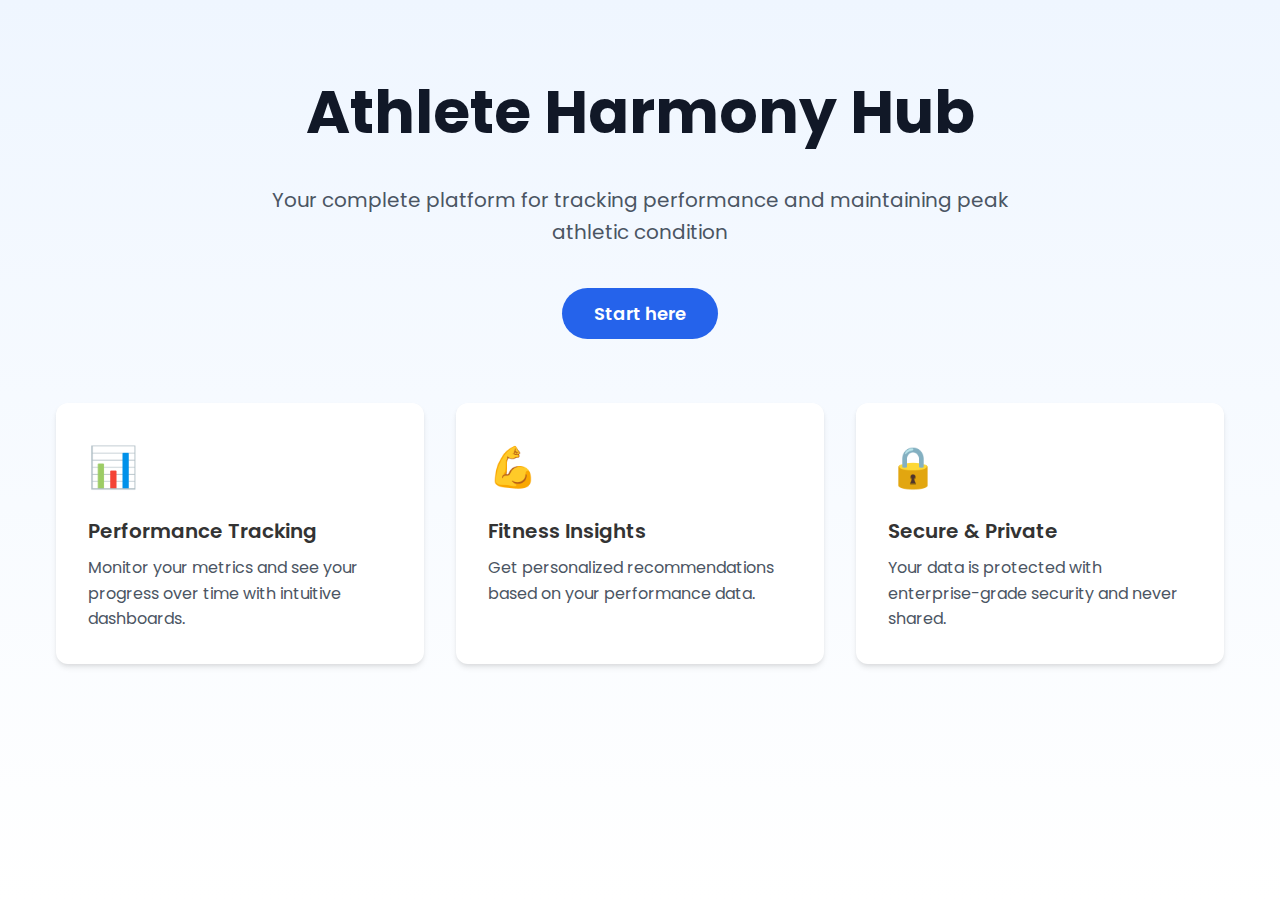
==== index.html @ 41fb8037 "Add files via upload" ====
<!DOCTYPE html>
<html lang="en">
<head>
    <meta charset="UTF-8">
    <meta name="viewport" content="width=device-width, initial-scale=1.0">
    <title>Athlete Harmony Hub</title>
    <link href="https://fonts.googleapis.com/css2?family=Poppins:wght@300;400;500;600;700&display=swap" rel="stylesheet">
    <link rel="stylesheet" href="styles-plain.css">
</head>
<body>
    <div class="wrapper">
        <header>
            <h1>Athlete Harmony Hub</h1>
            <p>Your complete platform for tracking performance and maintaining peak athletic condition</p>
            <button onclick="window.location.href = 'demo.html'">Start here</button>
        </header>
        
        <div class="feature-grid">
            <div class="feature-card">
                <div class="emoji">📊</div>
                <h3>Performance Tracking</h3>
                <p>Monitor your metrics and see your progress over time with intuitive dashboards.</p>
            </div>
            
            <div class="feature-card">
                <div class="emoji">💪</div>
                <h3>Fitness Insights</h3>
                <p>Get personalized recommendations based on your performance data.</p>
            </div>
            
            <div class="feature-card">
                <div class="emoji">🔒</div>
                <h3>Secure & Private</h3>
                <p>Your data is protected with enterprise-grade security and never shared.</p>
            </div>
        </div>
    </div>

    <script>
        document.addEventListener('DOMContentLoaded', function() {
            console.log('Athlete Harmony Hub - Front Page Loaded');
        });
    </script>
    <!-- IMPORTANT: DO NOT REMOVE THIS SCRIPT TAG OR THIS VERY COMMENT! -->
    <script src="https://cdn.gpteng.co/gptengineer.js" type="module"></script>
</body>
</html>
---- styles-plain.css ----
/* Reset and base styles */
* {
    margin: 0;
    padding: 0;
    box-sizing: border-box;
}

body {
    font-family: 'Poppins', sans-serif;
    line-height: 1.6;
    color: #333;
    background: linear-gradient(to bottom, #eff6ff, #ffffff);
    min-height: 100vh;
}

.wrapper {
    max-width: 1200px;
    margin: 0 auto;
    padding: 4rem 1rem;
}

/* Header styles */
header {
    text-align: center;
    margin-bottom: 4rem;
}

h1 {
    font-size: 2.5rem;
    font-weight: 700;
    margin-bottom: 1.5rem;
    color: #111827;
}

header p {
    font-size: 1.25rem;
    color: #4b5563;
    max-width: 48rem;
    margin: 0 auto 2.5rem;
}

button {
    background-color: #2563eb;
    color: white;
    font-family: 'Poppins', sans-serif;
    font-weight: 600;
    font-size: 1.125rem;
    padding: 0.75rem 2rem;
    border: none;
    border-radius: 9999px;
    cursor: pointer;
    transition: background-color 0.15s;
}

button:hover {
    background-color: #1d4ed8;
}

/* Feature grid */
.feature-grid {
    display: grid;
    grid-template-columns: 1fr;
    gap: 2rem;
    margin-bottom: 4rem;
}

.feature-card {
    background-color: white;
    padding: 2rem;
    border-radius: 0.75rem;
    box-shadow: 0 4px 6px -1px rgba(0, 0, 0, 0.1), 0 2px 4px -1px rgba(0, 0, 0, 0.06);
    transition: box-shadow 0.15s;
}

.feature-card:hover {
    box-shadow: 0 10px 15px -3px rgba(0, 0, 0, 0.1), 0 4px 6px -2px rgba(0, 0, 0, 0.05);
}

.emoji {
    font-size: 2.5rem;
    color: #2563eb;
    margin-bottom: 1rem;
}

h3 {
    font-size: 1.25rem;
    font-weight: 600;
    margin-bottom: 0.5rem;
}

.feature-card p {
    color: #4b5563;
}

/* Media queries */
@media (min-width: 768px) {
    h1 {
        font-size: 3.75rem;
    }
    
    .feature-grid {
        grid-template-columns: repeat(3, 1fr);
    }
}
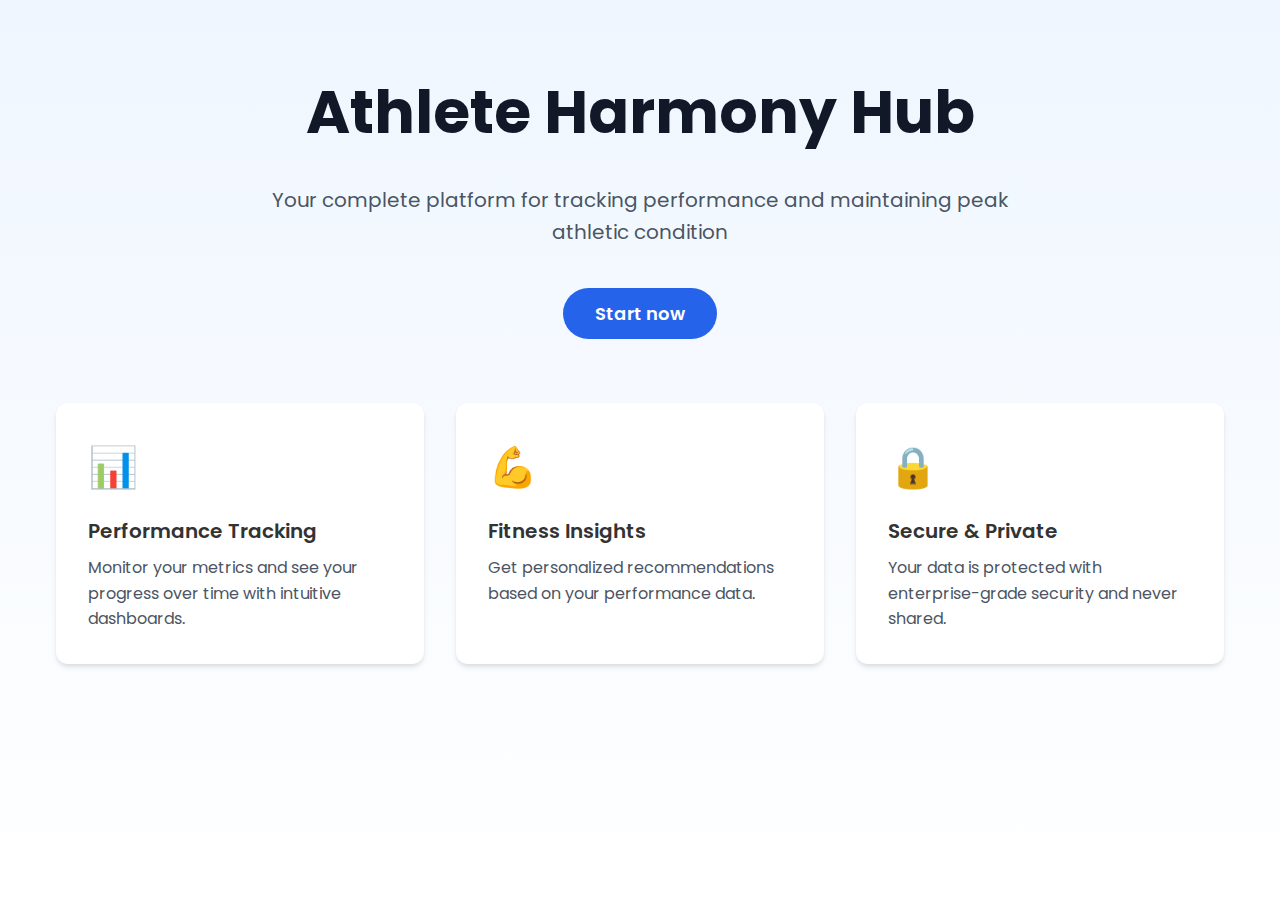
==== commit a90b0722: "Update index.html" ====
--- a/index.html
+++ b/index.html
@@ -12,7 +12,7 @@
         <header>
             <h1>Athlete Harmony Hub</h1>
             <p>Your complete platform for tracking performance and maintaining peak athletic condition</p>
-            <button onclick="window.location.href = 'demo.html'">Start here</button>
+            <button onclick="window.location.href = 'demo.html'">Start now</button>
         </header>
         
         <div class="feature-grid">
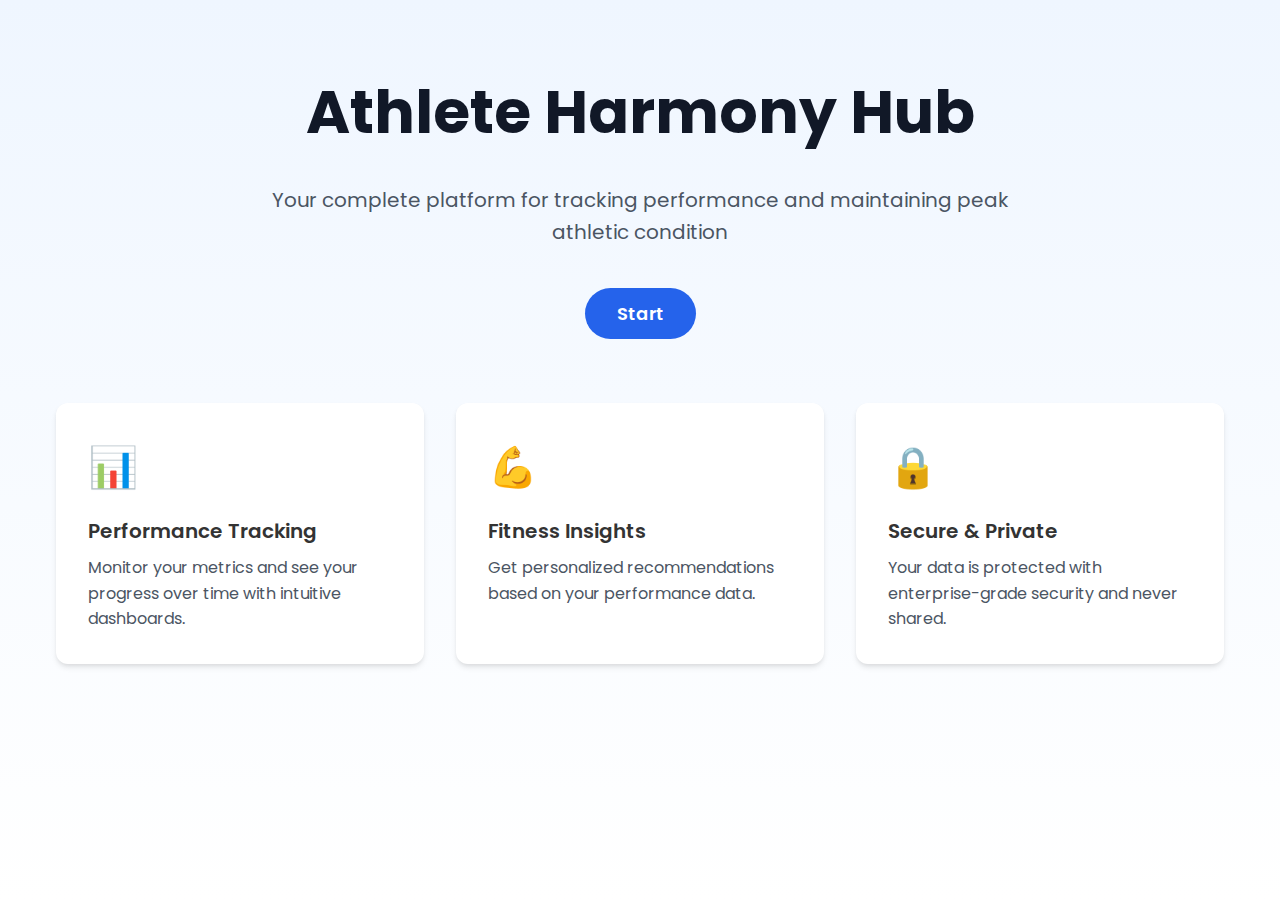
==== commit 352e8757: "Update index.html" ====
--- a/index.html
+++ b/index.html
@@ -12,7 +12,7 @@
         <header>
             <h1>Athlete Harmony Hub</h1>
             <p>Your complete platform for tracking performance and maintaining peak athletic condition</p>
-            <button onclick="window.location.href = 'demo.html'">Start now</button>
+            <button onclick="window.location.href = 'demo.html'">Start</button>
         </header>
         
         <div class="feature-grid">
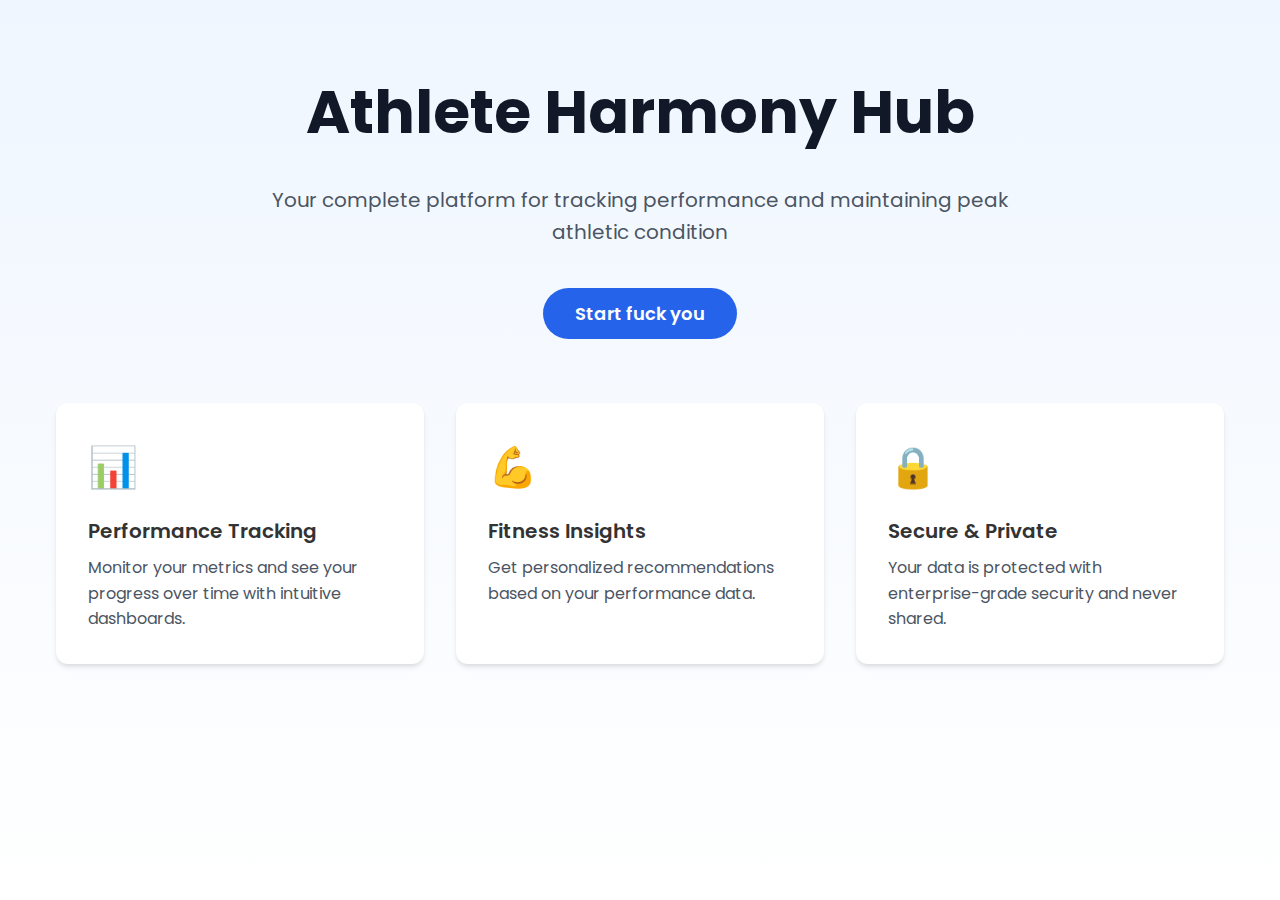
==== commit 674760db: "update" ====
--- a/index.html
+++ b/index.html
@@ -12,7 +12,7 @@
         <header>
             <h1>Athlete Harmony Hub</h1>
             <p>Your complete platform for tracking performance and maintaining peak athletic condition</p>
-            <button onclick="window.location.href = 'demo.html'">Start</button>
+            <button onclick="window.location.href = 'demo.html'">Start fuck you </button>
         </header>
         
         <div class="feature-grid">
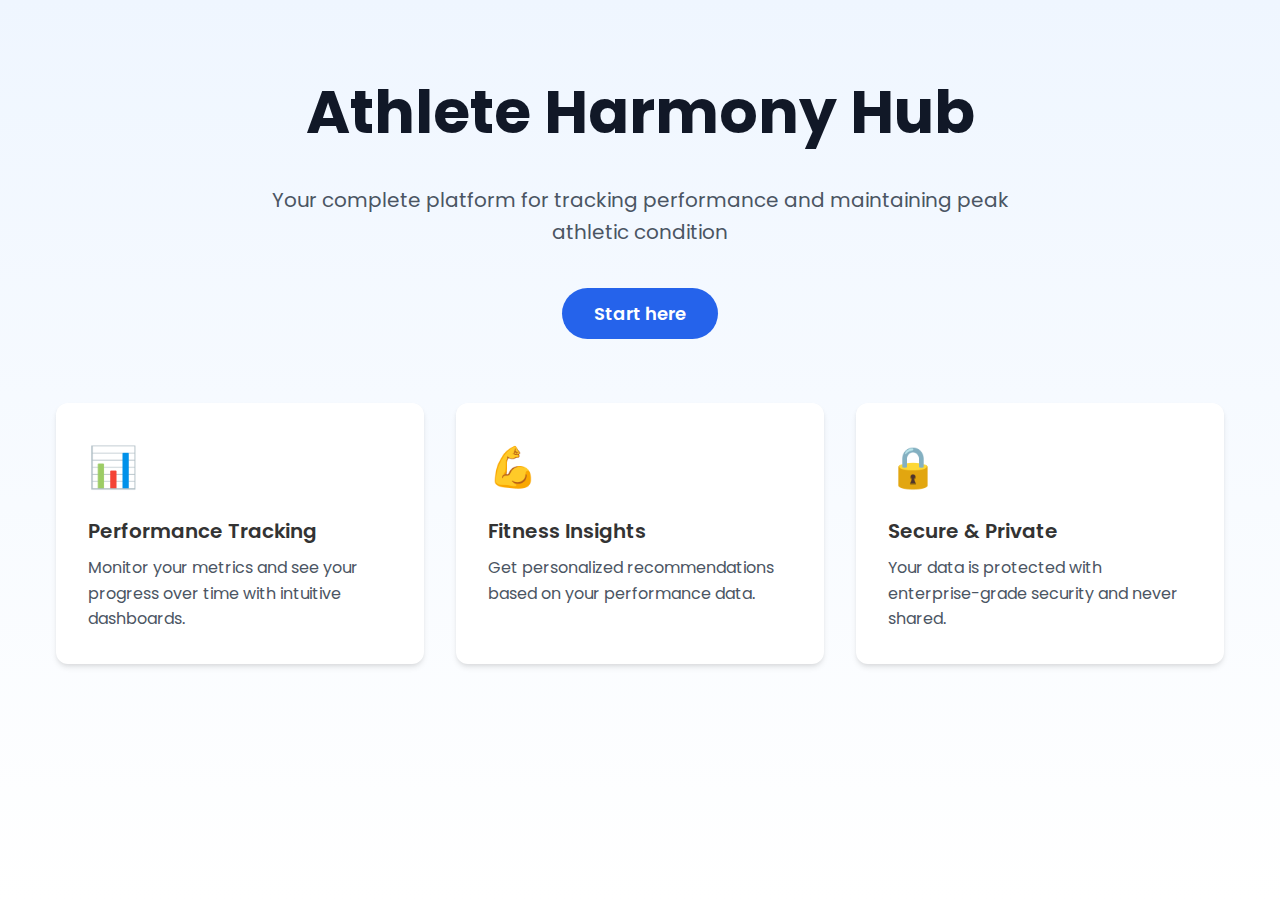
==== commit 53c4f7fe: "update" ====
--- a/index.html
+++ b/index.html
@@ -12,7 +12,7 @@
         <header>
             <h1>Athlete Harmony Hub</h1>
             <p>Your complete platform for tracking performance and maintaining peak athletic condition</p>
-            <button onclick="window.location.href = 'demo.html'">Start fuck you </button>
+            <button onclick="window.location.href = 'demo.html'">Start here</button>
         </header>
         
         <div class="feature-grid">
